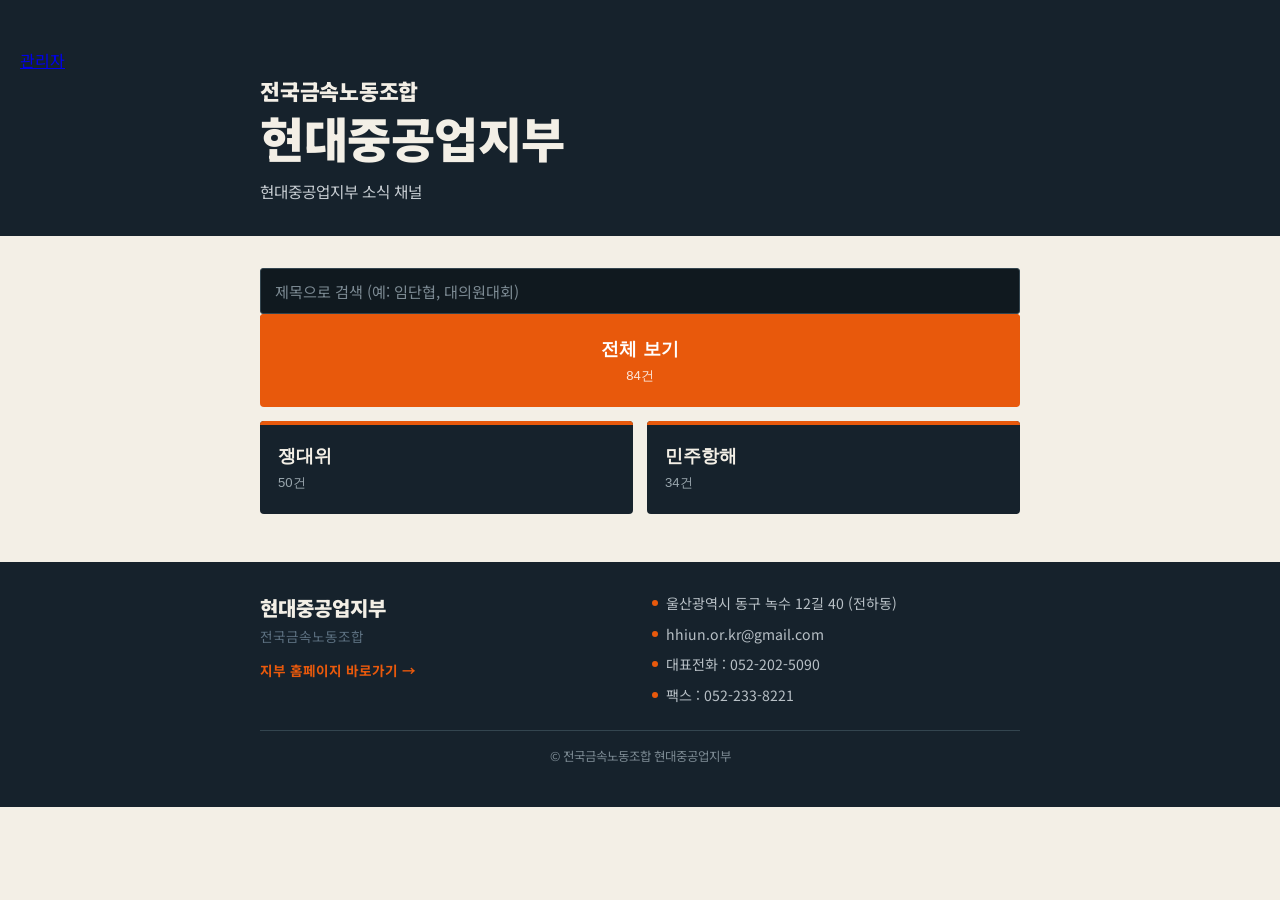
==== index.html @ cabdede5 "Update index.html" ====
<!DOCTYPE html>
<html lang="ko">
<head>
<meta charset="UTF-8">
<meta name="viewport" content="width=device-width, initial-scale=1, viewport-fit=cover">
<title>전국금속노동조합 현대중공업지부 · 간행물 아카이브</title>
<meta name="description" content="전국금속노동조합 현대중공업지부 공식 소식지 및 간행물 아카이브">
<meta name="theme-color" content="#16222C">
<link rel="manifest" href="manifest.json">
<link rel="apple-touch-icon" href="icons/apple-touch-icon.png">
<link rel="icon" href="icons/icon-192.png">
<link rel="preconnect" href="https://fonts.googleapis.com">
<link rel="preconnect" href="https://fonts.gstatic.com" crossorigin>
<link href="https://fonts.googleapis.com/css2?family=Noto+Sans+KR:wght@400;500;700;900&display=swap" rel="stylesheet">
<link rel="stylesheet" href="css/style.css">
</head>
<body>

<header class="site-header">
  <a href="admin.html" class="admin-link">관리자</a>
  <div class="header-inner">
    <div class="brand">
      <span class="brand-eyebrow">전국금속노동조합</span>
      <h1 class="brand-name">현대중공업지부</h1>
    </div>
    <p class="brand-sub">현대중공업지부 소식 채널</p>
  </div>
</header>

<main>
  <section class="home-view" id="homeView">
    <div class="home-inner">
      <label class="search-field home-search">
        <span class="visually-hidden">간행물 검색</span>
        <input type="search" id="homeSearchInput" placeholder="제목으로 검색 (예: 임단협, 대의원대회)">
      </label>
      <div class="cat-cards" id="catCards" role="group" aria-label="카테고리">
        <!-- 카테고리 카드는 JS에서 자동 생성됩니다 -->
      </div>
    </div>
  </section>

  <section class="list-view" id="listView" hidden>
    <section class="toolbar">
      <div class="toolbar-inner">
        <button type="button" class="back-btn" id="backBtn">← 카테고리</button>
        <h2 class="list-heading" id="listHeading"></h2>
        <label class="search-field">
          <span class="visually-hidden">간행물 검색</span>
          <input type="search" id="searchInput" placeholder="제목으로 검색 (예: 임단협, 대의원대회)">
        </label>
        <div class="year-filters" id="yearFilters" role="group" aria-label="연도 필터" hidden>
          <!-- 연도 버튼은 카테고리 선택 시 JS에서 자동 생성됩니다 -->
        </div>
      </div>
    </section>

    <section class="archive" aria-labelledby="archiveHeading">
      <div class="archive-inner">
        <h2 id="archiveHeading" class="visually-hidden">간행물 목록</h2>
        <div id="pubList" class="pub-list">
          <!-- 목록은 js/app.js가 data/publications.json을 읽어 채웁니다 -->
        </div>
        <p id="emptyState" class="empty-state" hidden>검색 조건에 맞는 간행물이 없습니다.</p>
      </div>
    </section>
  </section>

  <section class="install-banner" id="installBanner" hidden>
    <div class="install-inner">
      <p><strong>홈 화면에 추가</strong>하면 앱처럼 아이콘을 눌러 바로 열 수 있습니다.</p>
      <button id="installBtn" type="button">홈 화면에 추가</button>
    </div>
  </section>
</main>

<footer class="site-footer">
  <div class="footer-inner">
    <div class="footer-brand">
      <p class="footer-org">현대중공업지부</p>
      <p class="footer-org-sub">전국금속노동조합</p>
      <a class="footer-link" href="https://hhiun.or.kr" target="_blank" rel="noopener">지부 홈페이지 바로가기 →</a>
    </div>
    <div class="footer-contact">
      <p>울산광역시 동구 녹수 12길 40 (전하동)</p>
      <p>hhiun.or.kr@gmail.com</p>
      <p>대표전화 : 052-202-5090</p>
      <p>팩스 : 052-233-8221</p>
    </div>
  </div>
  <div class="footer-copy">© 전국금속노동조합 현대중공업지부</div>
</footer>

<div class="viewer" id="viewer" hidden role="dialog" aria-modal="true" aria-label="간행물 보기">
  <div class="viewer-top">
    <div class="viewer-title">
      <span id="viewerNo"></span>
      <span id="viewerTitle"></span>
    </div>
    <div class="viewer-actions">
      <a id="viewerDownload" href="#" download class="viewer-btn">원본 저장</a>
      <button id="viewerClose" type="button" class="viewer-btn viewer-close" aria-label="닫기">닫기 ✕</button>
    </div>
  </div>
  <div class="viewer-stage">
    <button id="viewerPrev" type="button" class="viewer-nav viewer-nav-prev" aria-label="이전 페이지">‹</button>
    <img id="viewerImage" alt="">
    <div id="viewerText" class="viewer-text" hidden></div>
    <button id="viewerNext" type="button" class="viewer-nav viewer-nav-next" aria-label="다음 페이지">›</button>
  </div>
  <div class="viewer-bottom">
    <span id="viewerPageCount"></span>
  </div>
</div>

<script src="js/app.js"></script>
</body>
</html>
---- css/style.css ----
:root {
  --navy: #16222C;
  --navy-2: #1F313E;
  --paper: #F3EFE6;
  --safety: #E8590C;
  --safety-dim: #C24C0D;
  --steel: #5C7080;
  --ink: #1C1C1C;
  --line: #D8D2C4;
  --line-dark: #33454F;
  --max-w: 760px;
}

* { box-sizing: border-box; }

html { -webkit-text-size-adjust: 100%; }

body {
  margin: 0;
  background: var(--paper);
  color: var(--ink);
  font-family: 'Noto Sans KR', -apple-system, BlinkMacSystemFont, sans-serif;
  line-height: 1.6;
}

.visually-hidden {
  position: absolute;
  width: 1px; height: 1px;
  overflow: hidden;
  clip: rect(0 0 0 0);
  white-space: nowrap;
}

/* ---------- Header ---------- */

.site-header {
  background: var(--navy);
  color: var(--paper);
  padding: 48px 20px 32px;
}

.header-inner {
  max-width: var(--max-w);
  margin: 0 auto;
}

.brand-eyebrow {
  display: block;
  font-size: 1.35rem;
  font-weight: 900;
  color: var(--paper);
  letter-spacing: -0.01em;
  margin-bottom: 2px;
}

.brand-name {
  margin: 0;
  font-size: clamp(2.1rem, 6vw, 3rem);
  font-weight: 900;
  letter-spacing: -0.01em;
  line-height: 1.15;
}

.brand-sub {
  margin: 14px 0 0;
  color: #C6CCD1;
  font-size: 0.98rem;
  max-width: 42ch;
}

/* ---------- Toolbar ---------- */

/* ---------- Home (category cards) ---------- */

.home-view {
  padding: 32px 20px 48px;
}

.home-inner {
  max-width: var(--max-w);
  margin: 0 auto;
}

.home-search {
  margin-bottom: 20px;
}

.home-search input {
  width: 100%;
  padding: 13px 16px;
  border: 1px solid var(--line);
  background: #fff;
  color: var(--ink);
  border-radius: 3px;
  font-family: inherit;
  font-size: 0.95rem;
}

.home-search input::placeholder { color: var(--steel); }

.home-search input:focus {
  outline: 2px solid var(--safety);
  outline-offset: 1px;
}

.cat-cards {
  display: grid;
  grid-template-columns: 1fr 1fr;
  gap: 14px;
}

.cat-card {
  display: block;
  width: 100%;
  text-align: left;
  background: var(--navy);
  color: var(--paper);
  border: none;
  border-radius: 4px;
  padding: 22px 18px;
  cursor: pointer;
  position: relative;
  overflow: hidden;
}

.cat-card::before {
  content: "";
  position: absolute;
  top: 0; left: 0;
  width: 100%; height: 4px;
  background: var(--safety);
}

.cat-card .cat-card-name {
  display: block;
  font-size: 1.15rem;
  font-weight: 900;
  margin-bottom: 6px;
}

.cat-card .cat-card-count {
  display: block;
  font-size: 0.82rem;
  color: #9AA7AE;
}

.cat-card:hover, .cat-card:focus-visible {
  outline: 2px solid var(--safety);
  outline-offset: 2px;
}

.cat-card.cat-card-all {
  grid-column: 1 / -1;
  background: var(--safety);
  color: #fff;
  text-align: center;
}
.cat-card.cat-card-all .cat-card-count { color: rgba(255,255,255,0.85); }

@media (max-width: 480px) {
  .cat-cards { grid-template-columns: 1fr; }
}

/* ---------- List view / toolbar ---------- */

.back-btn {
  background: transparent;
  border: none;
  color: var(--paper);
  font-family: inherit;
  font-size: 0.88rem;
  font-weight: 700;
  cursor: pointer;
  padding: 4px 0 0;
  flex: 0 0 100%;
  text-align: left;
  margin-bottom: 2px;
}

.list-heading {
  margin: 0;
  font-size: 1.1rem;
  font-weight: 900;
  color: var(--paper);
  flex: 1 1 auto;
}

.toolbar {
  background: var(--navy-2);
  padding: 18px 20px;
}

.toolbar-inner {
  max-width: var(--max-w);
  margin: 0 auto;
  display: flex;
  flex-wrap: wrap;
  gap: 12px;
  align-items: center;
}

.search-field { flex: 1 1 220px; }

.search-field input {
  width: 100%;
  padding: 11px 14px;
  border: 1px solid var(--line-dark);
  background: #10191F;
  color: var(--paper);
  border-radius: 3px;
  font-family: inherit;
  font-size: 0.95rem;
}

.search-field input::placeholder { color: #7C8A93; }

.search-field input:focus {
  outline: 2px solid var(--safety);
  outline-offset: 1px;
}

.cat-filters {
  display: flex;
  gap: 8px;
  flex-wrap: wrap;
}

.cat-filters button {
  padding: 9px 14px;
  border-radius: 3px;
  border: 1px solid var(--line-dark);
  background: transparent;
  color: #C6CCD1;
  font-family: inherit;
  font-size: 0.88rem;
  cursor: pointer;
}

.cat-filters button[aria-pressed="true"] {
  background: var(--safety);
  border-color: var(--safety);
  color: #16222C;
  font-weight: 700;
}

.year-filters {
  display: flex;
  gap: 6px;
  flex-wrap: wrap;
  margin-top: 10px;
}

.year-filters[hidden] {
  display: none;
}

.year-filters button {
  padding: 6px 11px;
  border-radius: 3px;
  border: 1px solid var(--line-dark);
  background: transparent;
  color: #9AA7AE;
  font-family: inherit;
  font-size: 0.8rem;
  cursor: pointer;
}

.year-filters button[aria-pressed="true"] {
  background: var(--navy);
  border-color: var(--safety);
  color: var(--safety);
  font-weight: 700;
}

/* ---------- Archive list ---------- */

.archive { padding: 8px 20px 40px; }

.archive-inner {
  max-width: var(--max-w);
  margin: 0 auto;
}

.pub-list {
  border-top: 1px solid var(--line);
}

.pub-item {
  display: grid;
  grid-template-columns: 72px 1fr auto;
  gap: 18px;
  align-items: start;
  width: 100%;
  padding: 22px 4px;
  border: none;
  border-bottom: 1px solid var(--line);
  background: transparent;
  text-decoration: none;
  color: inherit;
  font-family: inherit;
  text-align: left;
  cursor: pointer;
}

.pub-no {
  font-weight: 900;
  font-size: 1.05rem;
  color: var(--safety-dim);
  padding-top: 2px;
}

.pub-no::before { content: attr(data-prefix); font-weight: 500; color: var(--steel); font-size: 0.75rem; display: block; }

.pub-body h3 {
  margin: 0 0 6px;
  font-size: 1.08rem;
  font-weight: 700;
  line-height: 1.4;
}

.pub-meta {
  font-size: 0.82rem;
  color: var(--steel);
  margin: 0 0 8px;
}

.pub-summary {
  margin: 0;
  font-size: 0.93rem;
  color: #3A3A3A;
}

.pub-dl {
  align-self: center;
  white-space: nowrap;
  font-size: 0.85rem;
  font-weight: 700;
  color: var(--navy);
  border: 1px solid var(--ink);
  padding: 8px 12px;
  border-radius: 3px;
}

.pub-item:hover .pub-dl,
.pub-item:focus-visible .pub-dl {
  background: var(--safety);
  border-color: var(--safety);
  color: #fff;
}

.pub-item:focus-visible {
  outline: 2px solid var(--safety);
  outline-offset: 2px;
}

.empty-state {
  padding: 40px 4px;
  color: var(--steel);
  text-align: center;
}

/* ---------- Install banner ---------- */

.install-banner {
  background: #E9E2D0;
  border-top: 1px solid var(--line);
  border-bottom: 1px solid var(--line);
}

.install-inner {
  max-width: var(--max-w);
  margin: 0 auto;
  padding: 16px 20px;
  display: flex;
  justify-content: space-between;
  align-items: center;
  gap: 12px;
  flex-wrap: wrap;
}

.install-inner p { margin: 0; font-size: 0.92rem; }

.install-inner button {
  background: var(--safety);
  color: #fff;
  border: none;
  padding: 10px 16px;
  border-radius: 3px;
  font-family: inherit;
  font-weight: 700;
  font-size: 0.9rem;
  cursor: pointer;
}

/* ---------- Footer ---------- */

.site-footer {
  background: var(--navy);
  color: #9AA7AE;
  padding: 30px 20px 40px;
}

.footer-inner {
  max-width: var(--max-w);
  margin: 0 auto;
  display: grid;
  grid-template-columns: 1fr 1fr;
  gap: 24px;
  padding-bottom: 24px;
  border-bottom: 1px solid var(--line-dark);
}

.footer-org {
  margin: 0;
  font-size: 1.25rem;
  font-weight: 900;
  color: var(--paper);
}

.footer-org-sub {
  margin: 2px 0 0;
  font-size: 0.85rem;
  color: var(--steel);
}

.footer-link {
  display: inline-block;
  margin-top: 12px;
  color: var(--safety);
  font-size: 0.85rem;
  font-weight: 700;
  text-decoration: none;
}

.footer-link:hover {
  text-decoration: underline;
}

.footer-contact p {
  margin: 0 0 8px;
  padding-left: 14px;
  position: relative;
  font-size: 0.88rem;
  color: #B8C0C6;
}

.footer-contact p::before {
  content: "";
  position: absolute;
  left: 0;
  top: 0.55em;
  width: 6px;
  height: 6px;
  background: var(--safety);
  border-radius: 50%;
}

.footer-contact p:last-child { margin-bottom: 0; }

.footer-copy {
  max-width: var(--max-w);
  margin: 0 auto;
  padding-top: 16px;
  font-size: 0.78rem;
  color: #7C8A93;
  text-align: center;
}

@media (max-width: 560px) {
  .footer-inner {
    grid-template-columns: 1fr;
  }
}

/* ---------- Mobile ---------- */

@media (max-width: 480px) {
  .pub-item {
    grid-template-columns: 56px 1fr;
  }
  .pub-dl {
    grid-column: 1 / -1;
    justify-self: start;
  }
}

@media (prefers-reduced-motion: reduce) {
  * { transition: none !important; }
}

/* ---------- Viewer (lightbox) ---------- */

.viewer {
  position: fixed;
  inset: 0;
  z-index: 100;
  background: rgba(10, 15, 19, 0.96);
  display: flex;
  flex-direction: column;
  color: var(--paper);
}

.viewer[hidden] {
  display: none;
}

.viewer-top {
  display: flex;
  justify-content: space-between;
  align-items: center;
  gap: 12px;
  padding: 14px 16px;
  border-bottom: 1px solid var(--line-dark);
  flex-wrap: wrap;
}

.viewer-title {
  display: flex;
  align-items: baseline;
  gap: 10px;
  min-width: 0;
}

.viewer-title #viewerNo {
  color: var(--safety);
  font-weight: 900;
  flex-shrink: 0;
}

.viewer-title #viewerTitle {
  font-size: 0.95rem;
  font-weight: 700;
  overflow: hidden;
  text-overflow: ellipsis;
  white-space: nowrap;
}

.viewer-actions {
  display: flex;
  gap: 8px;
  flex-shrink: 0;
}

.viewer-btn {
  padding: 8px 14px;
  border-radius: 3px;
  border: 1px solid var(--line-dark);
  background: transparent;
  color: var(--paper);
  font-family: inherit;
  font-size: 0.85rem;
  font-weight: 700;
  text-decoration: none;
  cursor: pointer;
}

.viewer-close {
  border-color: var(--safety);
  color: var(--safety);
}

.viewer-stage {
  flex: 1;
  display: flex;
  align-items: center;
  justify-content: center;
  position: relative;
  padding: 12px;
  min-height: 0;
}

.viewer-stage img {
  max-width: 100%;
  max-height: 100%;
  object-fit: contain;
  box-shadow: 0 0 0 1px var(--line-dark);
}

.viewer-text {
  width: 100%;
  max-width: 640px;
  max-height: 100%;
  overflow-y: auto;
  background: var(--paper);
  color: var(--ink);
  padding: 28px 24px;
  border-radius: 4px;
  white-space: pre-wrap;
  line-height: 1.85;
  font-size: 0.95rem;
}

.viewer-nav {
  position: absolute;
  top: 50%;
  transform: translateY(-50%);
  background: rgba(22, 34, 44, 0.85);
  color: var(--paper);
  border: 1px solid var(--line-dark);
  width: 44px;
  height: 44px;
  border-radius: 50%;
  font-size: 1.6rem;
  line-height: 1;
  cursor: pointer;
}

.viewer-nav:disabled { opacity: 0.3; cursor: default; }

.viewer-nav-prev { left: 12px; }
.viewer-nav-next { right: 12px; }

.viewer-bottom {
  text-align: center;
  padding: 12px;
  font-size: 0.85rem;
  color: #9AA7AE;
  border-top: 1px solid var(--line-dark);
}

@media (max-width: 480px) {
  .viewer-title #viewerTitle { max-width: 46vw; }
  .viewer-nav { width: 38px; height: 38px; font-size: 1.3rem; }
}
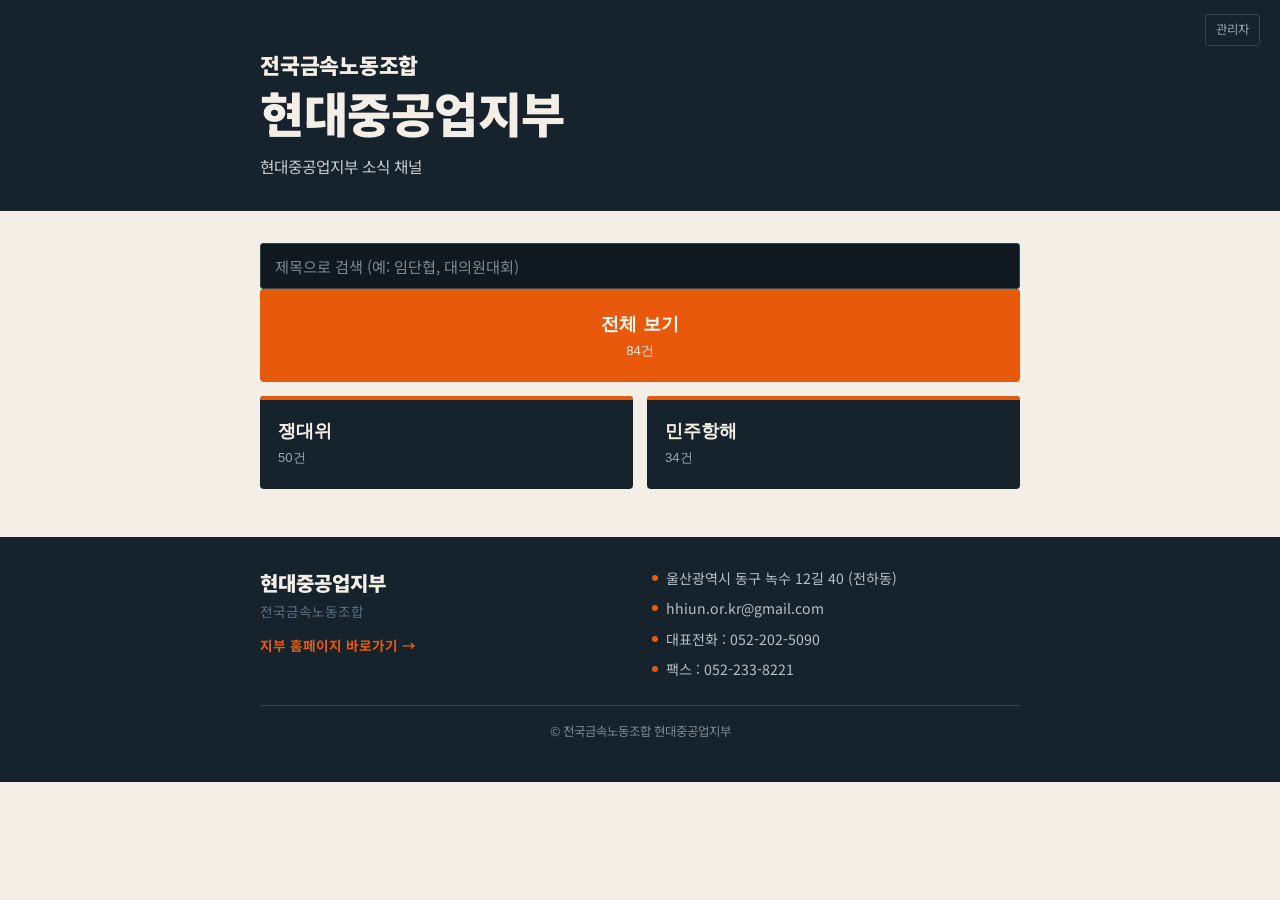
==== commit acc76246: "Add files via upload" ====
--- a/index.html
+++ b/index.html
@@ -17,13 +17,15 @@
 <body>
 
 <header class="site-header">
-  <a href="admin.html" class="admin-link">관리자</a>
   <div class="header-inner">
     <div class="brand">
       <span class="brand-eyebrow">전국금속노동조합</span>
       <h1 class="brand-name">현대중공업지부</h1>
     </div>
-    <p class="brand-sub">현대중공업지부 소식 채널</p>
+    <div class="brand-sub-row">
+      <p class="brand-sub">현대중공업지부 소식 채널</p>
+      <a href="admin.html" class="admin-link">관리자</a>
+    </div>
   </div>
 </header>
 
--- a/css/style.css
+++ b/css/style.css
@@ -37,6 +37,23 @@
   background: var(--navy);
   color: var(--paper);
   padding: 48px 20px 32px;
+}
+
+.admin-link {
+  position: absolute;
+  top: 14px;
+  right: 20px;
+  color: #9AA7AE;
+  font-size: 0.78rem;
+  text-decoration: none;
+  border: 1px solid var(--line-dark);
+  padding: 5px 10px;
+  border-radius: 3px;
+}
+
+.admin-link:hover {
+  color: var(--safety);
+  border-color: var(--safety);
 }
 
 .header-inner {
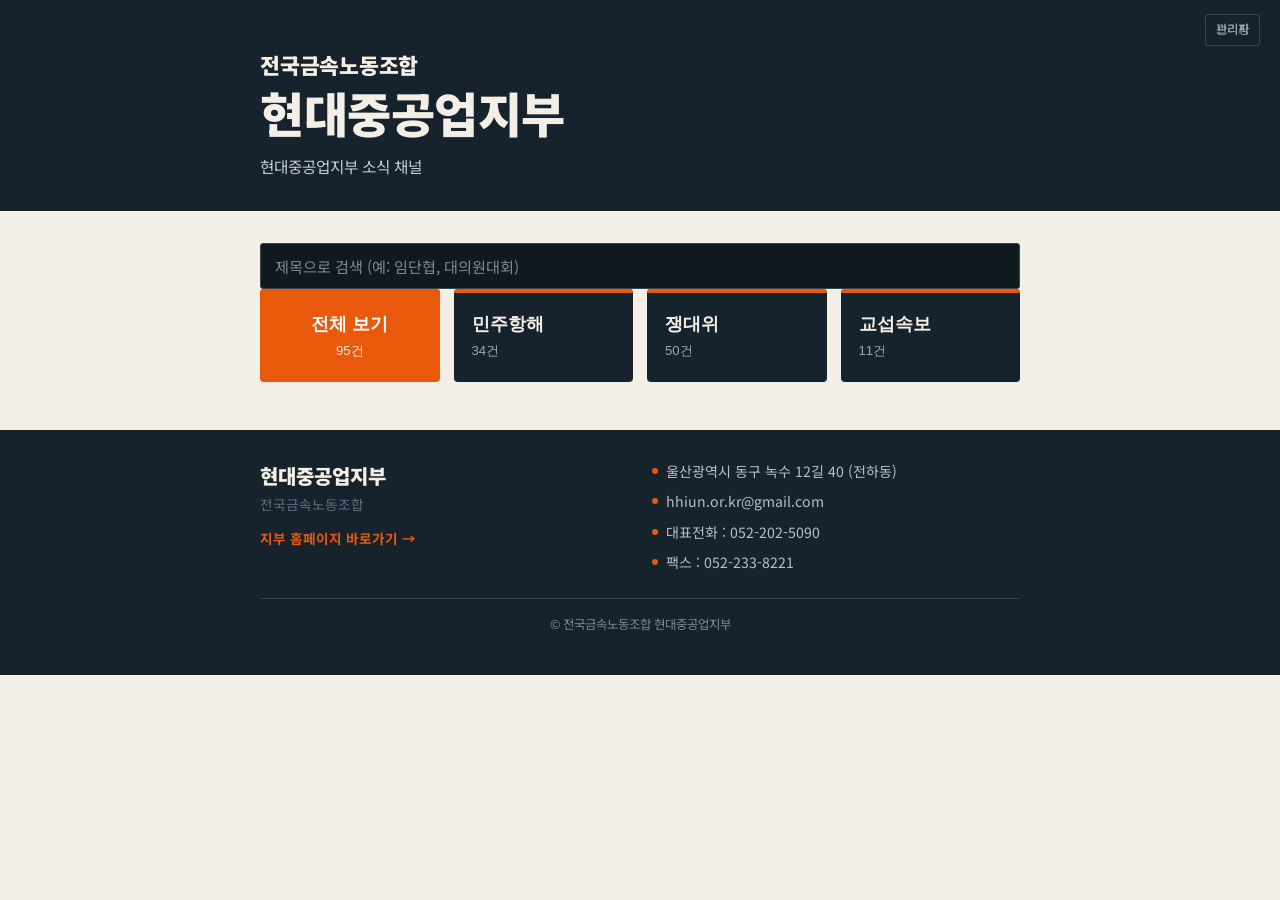
==== commit ee0c0642: "Update index.html" ====
--- a/index.html
+++ b/index.html
@@ -22,11 +22,13 @@
       <span class="brand-eyebrow">전국금속노동조합</span>
       <h1 class="brand-name">현대중공업지부</h1>
     </div>
-    <div class="brand-sub-row">
-      <p class="brand-sub">현대중공업지부 소식 채널</p>
-      <a href="admin.html" class="admin-link">관리자</a>
-    </div>
+<div class="brand-sub-row">
+  <p class="brand-sub">현대중공업지부 소식 채널</p>
+  <div class="header-links">
+    <a href="brief.html" class="admin-link admin-link-accent">브리핑</a>
+    <a href="admin.html" class="admin-link">관리자</a>
   </div>
+</div>
 </header>
 
 <main>
--- a/css/style.css
+++ b/css/style.css
@@ -122,7 +122,7 @@
 
 .cat-cards {
   display: grid;
-  grid-template-columns: 1fr 1fr;
+  grid-template-columns: repeat(4, 1fr);
   gap: 14px;
 }
 
@@ -167,10 +167,18 @@
 }
 
 .cat-card.cat-card-all {
-  grid-column: 1 / -1;
   background: var(--safety);
   color: #fff;
   text-align: center;
+}
+.cat-card.cat-card-all .cat-card-count { color: rgba(255,255,255,0.85); }
+
+@media (max-width: 700px) {
+  .cat-cards { grid-template-columns: 1fr 1fr; }
+}
+
+@media (max-width: 480px) {
+  .cat-cards { grid-template-columns: 1fr; }
 }
 .cat-card.cat-card-all .cat-card-count { color: rgba(255,255,255,0.85); }
 
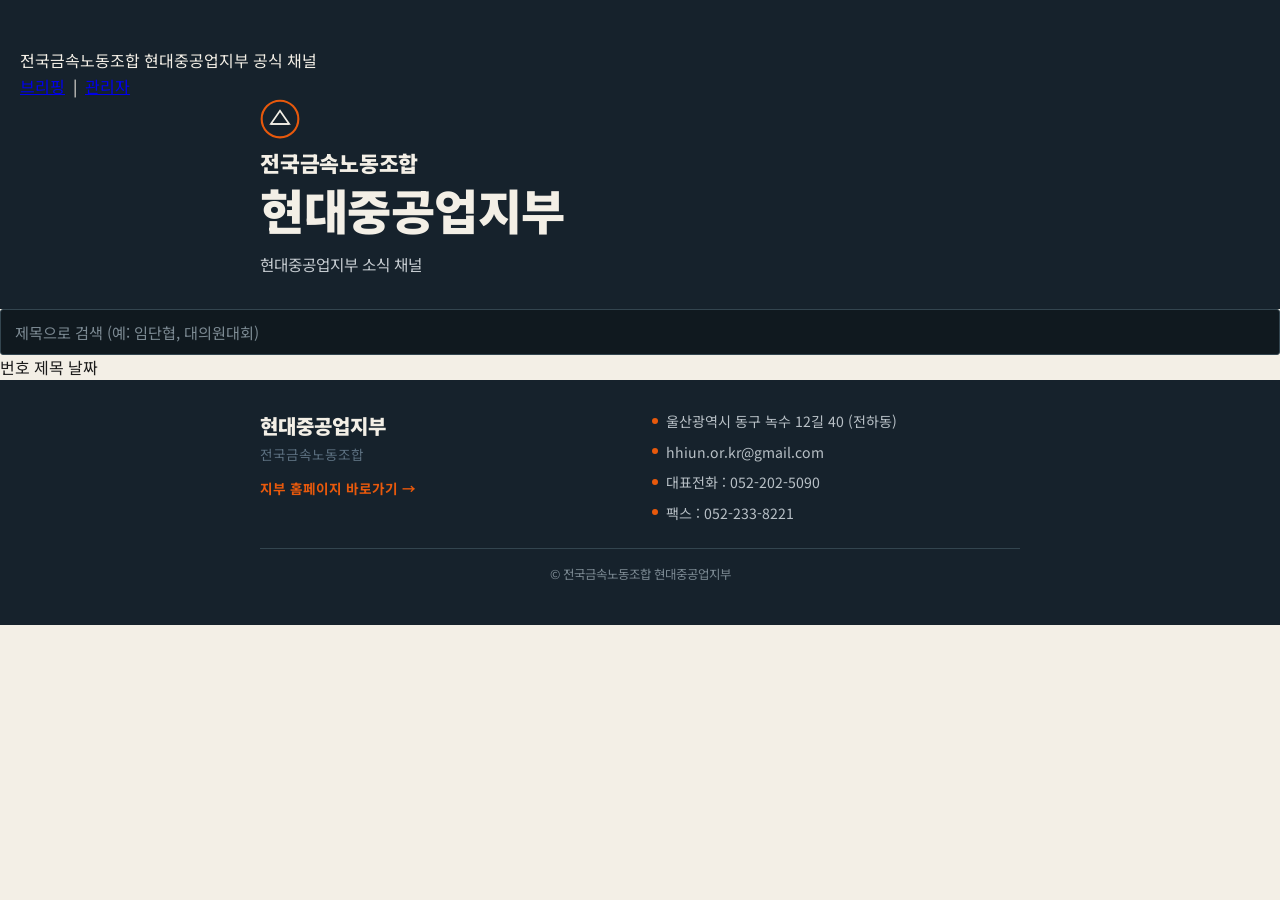
==== commit 1215ba13: "Update index.html" ====
--- a/index.html
+++ b/index.html
@@ -17,62 +17,61 @@
 <body>
 
 <header class="site-header">
+  <div class="header-utility">
+    <div class="header-utility-inner">
+      <span class="org-tag">전국금속노동조합 현대중공업지부 공식 채널</span>
+      <div class="header-links">
+        <a href="brief.html">브리핑</a>
+        <span aria-hidden="true">|</span>
+        <a href="admin.html">관리자</a>
+      </div>
+    </div>
+  </div>
   <div class="header-inner">
+    <div class="brand-mark" aria-hidden="true">
+      <svg viewBox="0 0 48 48" width="40" height="40">
+        <circle cx="24" cy="24" r="22" fill="none" stroke="#E8590C" stroke-width="2.5"/>
+        <path d="M13 30 L24 14 L35 30 Z" fill="none" stroke="#F3EFE6" stroke-width="2"/>
+        <line x1="13" y1="30" x2="35" y2="30" stroke="#F3EFE6" stroke-width="2"/>
+      </svg>
+    </div>
     <div class="brand">
       <span class="brand-eyebrow">전국금속노동조합</span>
       <h1 class="brand-name">현대중공업지부</h1>
+      <p class="brand-sub">현대중공업지부 소식 채널</p>
     </div>
-<div class="brand-sub-row">
-  <p class="brand-sub">현대중공업지부 소식 채널</p>
-  <div class="header-links">
-    <a href="brief.html" class="admin-link admin-link-accent">브리핑</a>
-    <a href="admin.html" class="admin-link">관리자</a>
   </div>
-</div>
 </header>
 
 <main>
-  <section class="home-view" id="homeView">
-    <div class="home-inner">
-      <label class="search-field home-search">
+  <nav class="board-tabs" id="boardTabs" role="tablist" aria-label="카테고리"></nav>
+
+  <section class="board-toolbar">
+    <div class="board-toolbar-inner">
+      <label class="search-field">
         <span class="visually-hidden">간행물 검색</span>
-        <input type="search" id="homeSearchInput" placeholder="제목으로 검색 (예: 임단협, 대의원대회)">
+        <input type="search" id="searchInput" placeholder="제목으로 검색 (예: 임단협, 대의원대회)">
       </label>
-      <div class="cat-cards" id="catCards" role="group" aria-label="카테고리">
-        <!-- 카테고리 카드는 JS에서 자동 생성됩니다 -->
-      </div>
+      <div class="year-filters" id="yearFilters" role="group" aria-label="연도 필터" hidden></div>
     </div>
   </section>
 
-  <section class="list-view" id="listView" hidden>
-    <section class="toolbar">
-      <div class="toolbar-inner">
-        <button type="button" class="back-btn" id="backBtn">← 카테고리</button>
-        <h2 class="list-heading" id="listHeading"></h2>
-        <label class="search-field">
-          <span class="visually-hidden">간행물 검색</span>
-          <input type="search" id="searchInput" placeholder="제목으로 검색 (예: 임단협, 대의원대회)">
-        </label>
-        <div class="year-filters" id="yearFilters" role="group" aria-label="연도 필터" hidden>
-          <!-- 연도 버튼은 카테고리 선택 시 JS에서 자동 생성됩니다 -->
-        </div>
+  <section class="board" aria-labelledby="boardHeading">
+    <div class="board-inner">
+      <h2 id="boardHeading" class="visually-hidden">간행물 목록</h2>
+      <div class="board-head-row" aria-hidden="true">
+        <span class="col-no">번호</span>
+        <span class="col-title">제목</span>
+        <span class="col-date">날짜</span>
       </div>
-    </section>
-
-    <section class="archive" aria-labelledby="archiveHeading">
-      <div class="archive-inner">
-        <h2 id="archiveHeading" class="visually-hidden">간행물 목록</h2>
-        <div id="pubList" class="pub-list">
-          <!-- 목록은 js/app.js가 data/publications.json을 읽어 채웁니다 -->
-        </div>
-        <p id="emptyState" class="empty-state" hidden>검색 조건에 맞는 간행물이 없습니다.</p>
-      </div>
-    </section>
+      <div id="pubList" class="board-list"></div>
+      <p id="emptyState" class="empty-state" hidden>검색 조건에 맞는 간행물이 없습니다.</p>
+    </div>
   </section>
 
   <section class="install-banner" id="installBanner" hidden>
     <div class="install-inner">
-      <p><strong>홈 화면에 추가</strong>하면 앱처럼 아이콘을 눌러 바로 열 수 있습니다.</p>
+      <p id="installText"><strong>홈 화면에 추가</strong>하면 앱처럼 아이콘을 눌러 바로 열 수 있습니다.</p>
       <button id="installBtn" type="button">홈 화면에 추가</button>
     </div>
   </section>
--- a/css/style.css
+++ b/css/style.css
@@ -40,15 +40,15 @@
 }
 
 .admin-link {
-  position: absolute;
-  top: 14px;
-  right: 20px;
-  color: #9AA7AE;
+  color: #C6CCD1;
   font-size: 0.78rem;
+  font-weight: 700;
   text-decoration: none;
   border: 1px solid var(--line-dark);
   padding: 5px 10px;
   border-radius: 3px;
+  white-space: nowrap;
+  flex-shrink: 0;
 }
 
 .admin-link:hover {
@@ -59,6 +59,21 @@
 .header-inner {
   max-width: var(--max-w);
   margin: 0 auto;
+}
+
+.header-links {
+  display: flex;
+  gap: 8px;
+  flex-shrink: 0;
+}
+
+.admin-link-accent {
+  color: var(--safety);
+  border-color: var(--safety);
+}
+.admin-link-accent:hover {
+  color: #fff;
+  background: var(--safety);
 }
 
 .brand-eyebrow {
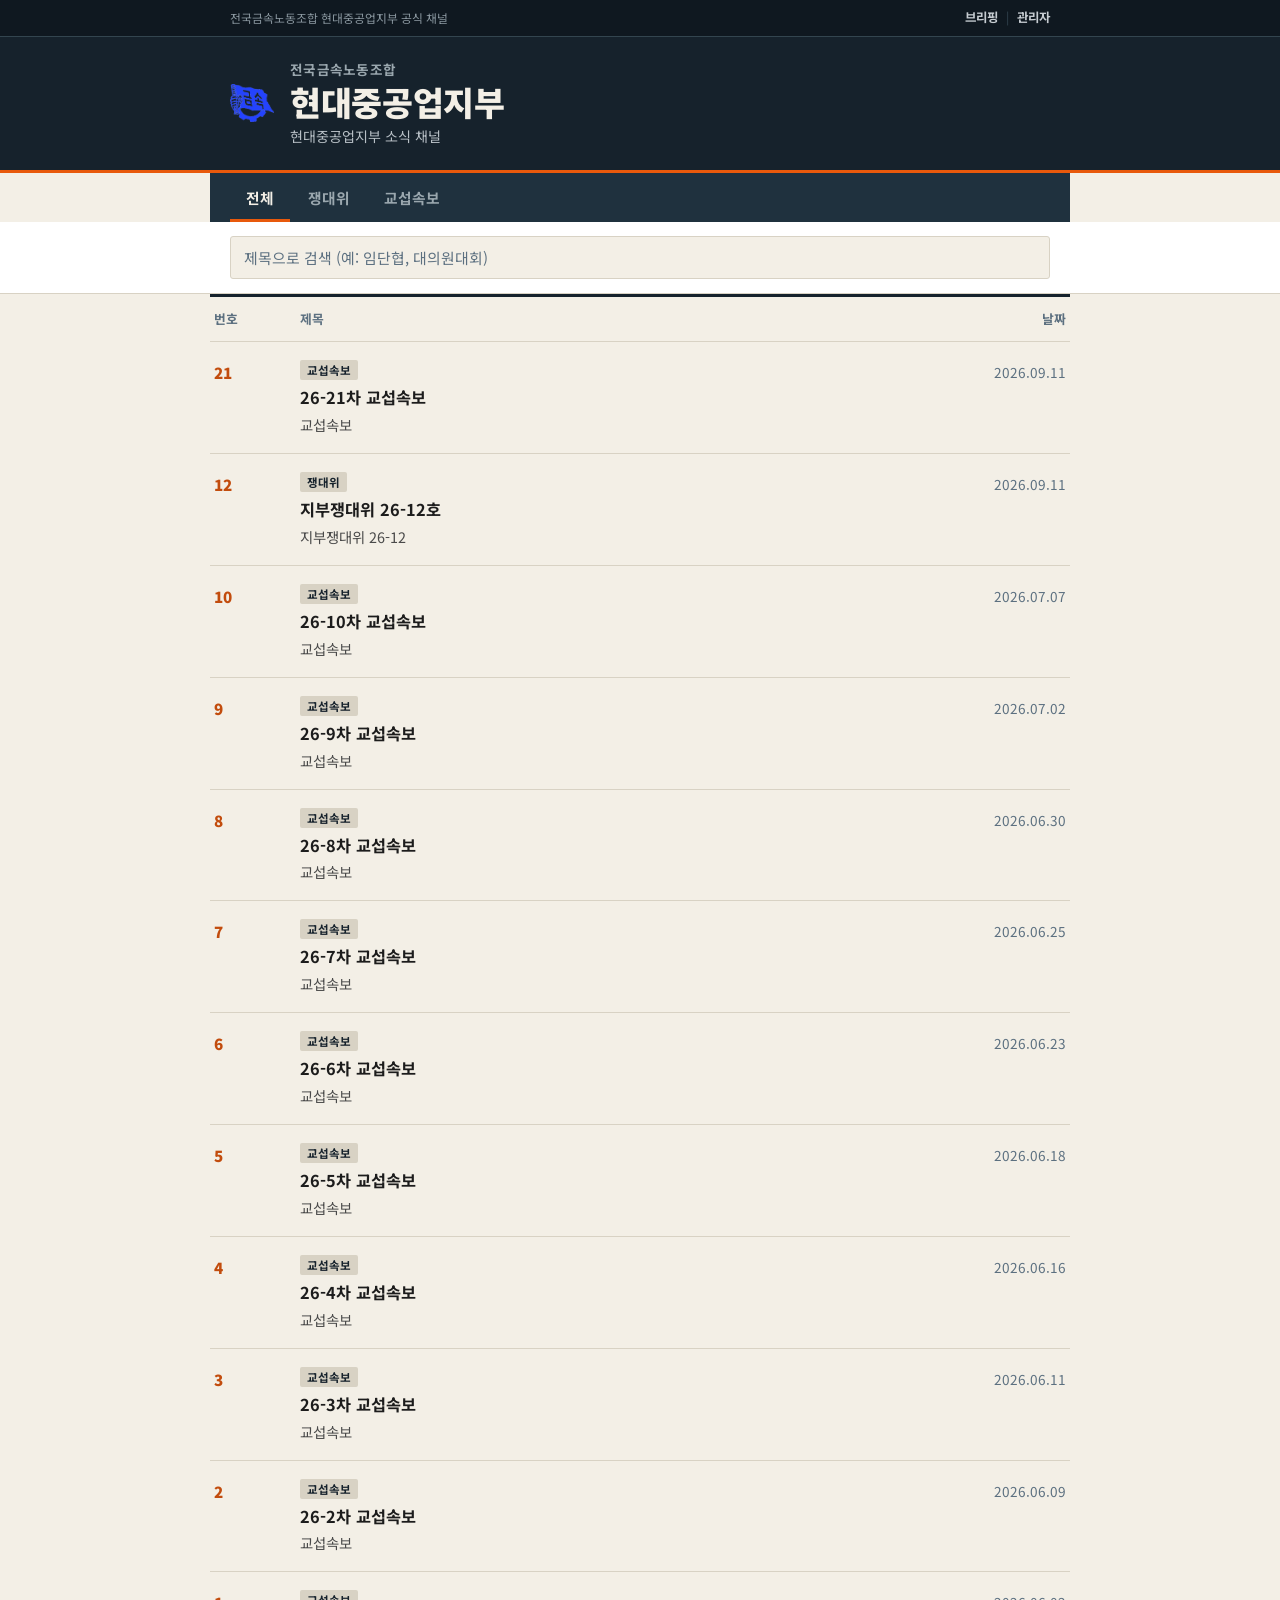
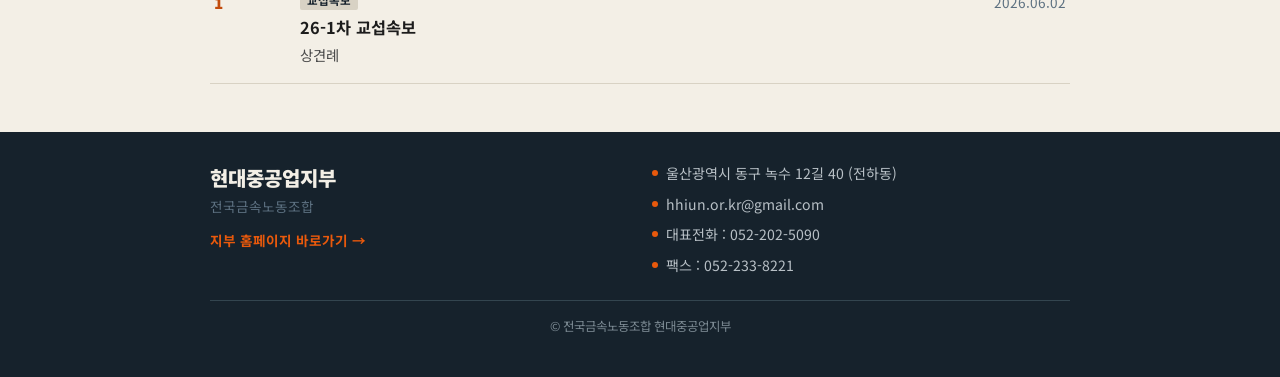
==== commit c7edd505: "Update index.html" ====
--- a/index.html
+++ b/index.html
@@ -28,13 +28,9 @@
     </div>
   </div>
   <div class="header-inner">
-    <div class="brand-mark" aria-hidden="true">
-      <svg viewBox="0 0 48 48" width="40" height="40">
-        <circle cx="24" cy="24" r="22" fill="none" stroke="#E8590C" stroke-width="2.5"/>
-        <path d="M13 30 L24 14 L35 30 Z" fill="none" stroke="#F3EFE6" stroke-width="2"/>
-        <line x1="13" y1="30" x2="35" y2="30" stroke="#F3EFE6" stroke-width="2"/>
-      </svg>
-    </div>
+<div class="brand-mark" aria-hidden="true">
+  <img src="icons/metal-union-logo.png" alt="" width="44" height="38">
+</div>
     <div class="brand">
       <span class="brand-eyebrow">전국금속노동조합</span>
       <h1 class="brand-name">현대중공업지부</h1>
--- a/css/style.css
+++ b/css/style.css
@@ -8,7 +8,7 @@
   --ink: #1C1C1C;
   --line: #D8D2C4;
   --line-dark: #33454F;
-  --max-w: 760px;
+  --max-w: 860px;
 }
 
 * { box-sizing: border-box; }
@@ -33,273 +33,165 @@
 
 /* ---------- Header ---------- */
 
+.header-utility {
+  background: #0F1820;
+  border-bottom: 1px solid var(--line-dark);
+}
+.header-utility-inner {
+  max-width: var(--max-w);
+  margin: 0 auto;
+  padding: 8px 20px;
+  display: flex;
+  justify-content: space-between;
+  align-items: center;
+  gap: 12px;
+}
+.org-tag {
+  font-size: 0.74rem;
+  color: #8B98A0;
+  white-space: nowrap;
+  overflow: hidden;
+  text-overflow: ellipsis;
+}
+.header-links {
+  display: flex;
+  align-items: center;
+  gap: 8px;
+  flex-shrink: 0;
+  font-size: 0.78rem;
+}
+.header-links a {
+  color: #C6CCD1;
+  text-decoration: none;
+  font-weight: 700;
+}
+.header-links a:hover { color: var(--safety); }
+.header-links span { color: var(--line-dark); }
+
 .site-header {
   background: var(--navy);
   color: var(--paper);
-  padding: 48px 20px 32px;
-}
-
-.admin-link {
-  color: #C6CCD1;
-  font-size: 0.78rem;
-  font-weight: 700;
-  text-decoration: none;
-  border: 1px solid var(--line-dark);
-  padding: 5px 10px;
-  border-radius: 3px;
-  white-space: nowrap;
+  border-bottom: 3px solid var(--safety);
+}
+
+.header-inner {
+  max-width: var(--max-w);
+  margin: 0 auto;
+  padding: 22px 20px;
+  display: flex;
+  align-items: center;
+  gap: 16px;
+}
+
+.brand-mark {
   flex-shrink: 0;
-}
-
-.admin-link:hover {
-  color: var(--safety);
-  border-color: var(--safety);
-}
-
-.header-inner {
-  max-width: var(--max-w);
-  margin: 0 auto;
-}
-
-.header-links {
-  display: flex;
-  gap: 8px;
-  flex-shrink: 0;
-}
-
-.admin-link-accent {
-  color: var(--safety);
-  border-color: var(--safety);
-}
-.admin-link-accent:hover {
-  color: #fff;
-  background: var(--safety);
+  display: flex;
 }
 
 .brand-eyebrow {
   display: block;
-  font-size: 1.35rem;
-  font-weight: 900;
-  color: var(--paper);
-  letter-spacing: -0.01em;
+  font-size: 0.85rem;
+  font-weight: 700;
+  color: #9AA7AE;
+  letter-spacing: 0.02em;
   margin-bottom: 2px;
 }
 
 .brand-name {
   margin: 0;
-  font-size: clamp(2.1rem, 6vw, 3rem);
+  font-size: clamp(1.6rem, 4.5vw, 2.1rem);
   font-weight: 900;
   letter-spacing: -0.01em;
   line-height: 1.15;
 }
 
 .brand-sub {
-  margin: 14px 0 0;
-  color: #C6CCD1;
-  font-size: 0.98rem;
-  max-width: 42ch;
+  margin: 4px 0 0;
+  color: #B8C0C6;
+  font-size: 0.88rem;
+}
+
+/* ---------- Board tabs (official GNB style) ---------- */
+
+.board-tabs {
+  background: var(--navy-2);
+  display: flex;
+  gap: 2px;
+  max-width: var(--max-w);
+  margin: 0 auto;
+  padding: 0 20px;
+  overflow-x: auto;
+}
+
+.board-tabs button {
+  background: transparent;
+  border: none;
+  border-bottom: 3px solid transparent;
+  color: #9AA7AE;
+  font-family: inherit;
+  font-size: 0.92rem;
+  font-weight: 700;
+  padding: 14px 16px 11px;
+  cursor: pointer;
+  white-space: nowrap;
+}
+
+.board-tabs button[aria-selected="true"] {
+  color: var(--paper);
+  border-bottom-color: var(--safety);
 }
 
 /* ---------- Toolbar ---------- */
 
-/* ---------- Home (category cards) ---------- */
-
-.home-view {
-  padding: 32px 20px 48px;
-}
-
-.home-inner {
-  max-width: var(--max-w);
-  margin: 0 auto;
-}
-
-.home-search {
-  margin-bottom: 20px;
-}
-
-.home-search input {
+.board-toolbar {
+  background: #fff;
+  border-bottom: 1px solid var(--line);
+}
+
+.board-toolbar-inner {
+  max-width: var(--max-w);
+  margin: 0 auto;
+  padding: 14px 20px;
+  display: flex;
+  flex-wrap: wrap;
+  gap: 10px;
+  align-items: center;
+}
+
+.search-field { flex: 1 1 220px; }
+
+.search-field input {
   width: 100%;
-  padding: 13px 16px;
+  padding: 10px 13px;
   border: 1px solid var(--line);
-  background: #fff;
+  background: var(--paper);
   color: var(--ink);
   border-radius: 3px;
   font-family: inherit;
-  font-size: 0.95rem;
-}
-
-.home-search input::placeholder { color: var(--steel); }
-
-.home-search input:focus {
-  outline: 2px solid var(--safety);
-  outline-offset: 1px;
-}
-
-.cat-cards {
-  display: grid;
-  grid-template-columns: repeat(4, 1fr);
-  gap: 14px;
-}
-
-.cat-card {
-  display: block;
-  width: 100%;
-  text-align: left;
-  background: var(--navy);
-  color: var(--paper);
-  border: none;
-  border-radius: 4px;
-  padding: 22px 18px;
-  cursor: pointer;
-  position: relative;
-  overflow: hidden;
-}
-
-.cat-card::before {
-  content: "";
-  position: absolute;
-  top: 0; left: 0;
-  width: 100%; height: 4px;
-  background: var(--safety);
-}
-
-.cat-card .cat-card-name {
-  display: block;
-  font-size: 1.15rem;
-  font-weight: 900;
-  margin-bottom: 6px;
-}
-
-.cat-card .cat-card-count {
-  display: block;
-  font-size: 0.82rem;
-  color: #9AA7AE;
-}
-
-.cat-card:hover, .cat-card:focus-visible {
-  outline: 2px solid var(--safety);
-  outline-offset: 2px;
-}
-
-.cat-card.cat-card-all {
-  background: var(--safety);
-  color: #fff;
-  text-align: center;
-}
-.cat-card.cat-card-all .cat-card-count { color: rgba(255,255,255,0.85); }
-
-@media (max-width: 700px) {
-  .cat-cards { grid-template-columns: 1fr 1fr; }
-}
-
-@media (max-width: 480px) {
-  .cat-cards { grid-template-columns: 1fr; }
-}
-.cat-card.cat-card-all .cat-card-count { color: rgba(255,255,255,0.85); }
-
-@media (max-width: 480px) {
-  .cat-cards { grid-template-columns: 1fr; }
-}
-
-/* ---------- List view / toolbar ---------- */
-
-.back-btn {
-  background: transparent;
-  border: none;
-  color: var(--paper);
-  font-family: inherit;
-  font-size: 0.88rem;
-  font-weight: 700;
-  cursor: pointer;
-  padding: 4px 0 0;
-  flex: 0 0 100%;
-  text-align: left;
-  margin-bottom: 2px;
-}
-
-.list-heading {
-  margin: 0;
-  font-size: 1.1rem;
-  font-weight: 900;
-  color: var(--paper);
-  flex: 1 1 auto;
-}
-
-.toolbar {
-  background: var(--navy-2);
-  padding: 18px 20px;
-}
-
-.toolbar-inner {
-  max-width: var(--max-w);
-  margin: 0 auto;
-  display: flex;
-  flex-wrap: wrap;
-  gap: 12px;
-  align-items: center;
-}
-
-.search-field { flex: 1 1 220px; }
-
-.search-field input {
-  width: 100%;
-  padding: 11px 14px;
-  border: 1px solid var(--line-dark);
-  background: #10191F;
-  color: var(--paper);
-  border-radius: 3px;
-  font-family: inherit;
-  font-size: 0.95rem;
-}
-
-.search-field input::placeholder { color: #7C8A93; }
+  font-size: 0.93rem;
+}
+
+.search-field input::placeholder { color: var(--steel); }
 
 .search-field input:focus {
   outline: 2px solid var(--safety);
   outline-offset: 1px;
 }
 
-.cat-filters {
-  display: flex;
-  gap: 8px;
-  flex-wrap: wrap;
-}
-
-.cat-filters button {
-  padding: 9px 14px;
-  border-radius: 3px;
-  border: 1px solid var(--line-dark);
-  background: transparent;
-  color: #C6CCD1;
-  font-family: inherit;
-  font-size: 0.88rem;
-  cursor: pointer;
-}
-
-.cat-filters button[aria-pressed="true"] {
-  background: var(--safety);
-  border-color: var(--safety);
-  color: #16222C;
-  font-weight: 700;
-}
-
 .year-filters {
   display: flex;
   gap: 6px;
   flex-wrap: wrap;
-  margin-top: 10px;
-}
-
-.year-filters[hidden] {
-  display: none;
-}
+}
+
+.year-filters[hidden] { display: none; }
 
 .year-filters button {
-  padding: 6px 11px;
+  padding: 7px 12px;
   border-radius: 3px;
-  border: 1px solid var(--line-dark);
-  background: transparent;
-  color: #9AA7AE;
+  border: 1px solid var(--line);
+  background: #fff;
+  color: var(--steel);
   font-family: inherit;
   font-size: 0.8rem;
   cursor: pointer;
@@ -307,31 +199,43 @@
 
 .year-filters button[aria-pressed="true"] {
   background: var(--navy);
-  border-color: var(--safety);
-  color: var(--safety);
-  font-weight: 700;
-}
-
-/* ---------- Archive list ---------- */
-
-.archive { padding: 8px 20px 40px; }
-
-.archive-inner {
-  max-width: var(--max-w);
-  margin: 0 auto;
-}
-
-.pub-list {
-  border-top: 1px solid var(--line);
-}
-
-.pub-item {
+  border-color: var(--navy);
+  color: var(--paper);
+  font-weight: 700;
+}
+
+/* ---------- Board (official bulletin table) ---------- */
+
+.board { padding: 0 20px 48px; }
+
+.board-inner {
+  max-width: var(--max-w);
+  margin: 0 auto;
+}
+
+.board-head-row {
   display: grid;
-  grid-template-columns: 72px 1fr auto;
-  gap: 18px;
+  grid-template-columns: 70px 1fr 110px;
+  gap: 16px;
+  padding: 12px 4px;
+  border-top: 3px solid var(--navy);
+  border-bottom: 1px solid var(--line);
+  font-size: 0.8rem;
+  font-weight: 700;
+  color: var(--steel);
+}
+.board-head-row .col-title { text-align: left; }
+.board-head-row .col-date { text-align: right; }
+
+.board-list { }
+
+.board-row {
+  display: grid;
+  grid-template-columns: 70px 1fr 110px;
+  gap: 16px;
   align-items: start;
   width: 100%;
-  padding: 22px 4px;
+  padding: 18px 4px;
   border: none;
   border-bottom: 1px solid var(--line);
   background: transparent;
@@ -342,61 +246,70 @@
   cursor: pointer;
 }
 
-.pub-no {
+.board-row:hover { background: rgba(232, 89, 12, 0.05); }
+
+.row-no {
   font-weight: 900;
-  font-size: 1.05rem;
+  font-size: 0.95rem;
   color: var(--safety-dim);
+  padding-top: 1px;
+}
+
+.row-body h3 {
+  margin: 0 0 5px;
+  font-size: 1.02rem;
+  font-weight: 700;
+  line-height: 1.4;
+}
+
+.row-tags {
+  display: inline-flex;
+  gap: 6px;
+  margin-bottom: 6px;
+}
+.row-tag {
+  font-size: 0.72rem;
+  font-weight: 700;
+  color: var(--navy);
+  background: var(--line);
+  padding: 2px 7px;
+  border-radius: 2px;
+}
+
+.row-summary {
+  margin: 0;
+  font-size: 0.9rem;
+  color: #4A4A4A;
+}
+
+.row-meta-mobile {
+  display: none;
+  font-size: 0.78rem;
+  color: var(--steel);
+  margin-top: 6px;
+}
+
+.row-date {
+  text-align: right;
+  font-size: 0.85rem;
+  color: var(--steel);
   padding-top: 2px;
-}
-
-.pub-no::before { content: attr(data-prefix); font-weight: 500; color: var(--steel); font-size: 0.75rem; display: block; }
-
-.pub-body h3 {
-  margin: 0 0 6px;
-  font-size: 1.08rem;
-  font-weight: 700;
-  line-height: 1.4;
-}
-
-.pub-meta {
-  font-size: 0.82rem;
-  color: var(--steel);
-  margin: 0 0 8px;
-}
-
-.pub-summary {
-  margin: 0;
-  font-size: 0.93rem;
-  color: #3A3A3A;
-}
-
-.pub-dl {
-  align-self: center;
   white-space: nowrap;
-  font-size: 0.85rem;
-  font-weight: 700;
-  color: var(--navy);
-  border: 1px solid var(--ink);
-  padding: 8px 12px;
-  border-radius: 3px;
-}
-
-.pub-item:hover .pub-dl,
-.pub-item:focus-visible .pub-dl {
-  background: var(--safety);
-  border-color: var(--safety);
-  color: #fff;
-}
-
-.pub-item:focus-visible {
-  outline: 2px solid var(--safety);
-  outline-offset: 2px;
 }
 
 .empty-state {
-  padding: 40px 4px;
+  padding: 48px 4px;
   color: var(--steel);
   text-align: center;
+}
+
+@media (max-width: 560px) {
+  .board-head-row { display: none; }
+  .board-row {
+    grid-template-columns: 44px 1fr;
+  }
+  .row-date { display: none; }
+  .row-meta-mobile { display: block; }
 }
 
 /* ---------- Install banner ---------- */
@@ -509,18 +422,6 @@
 @media (max-width: 560px) {
   .footer-inner {
     grid-template-columns: 1fr;
-  }
-}
-
-/* ---------- Mobile ---------- */
-
-@media (max-width: 480px) {
-  .pub-item {
-    grid-template-columns: 56px 1fr;
-  }
-  .pub-dl {
-    grid-column: 1 / -1;
-    justify-self: start;
   }
 }
 
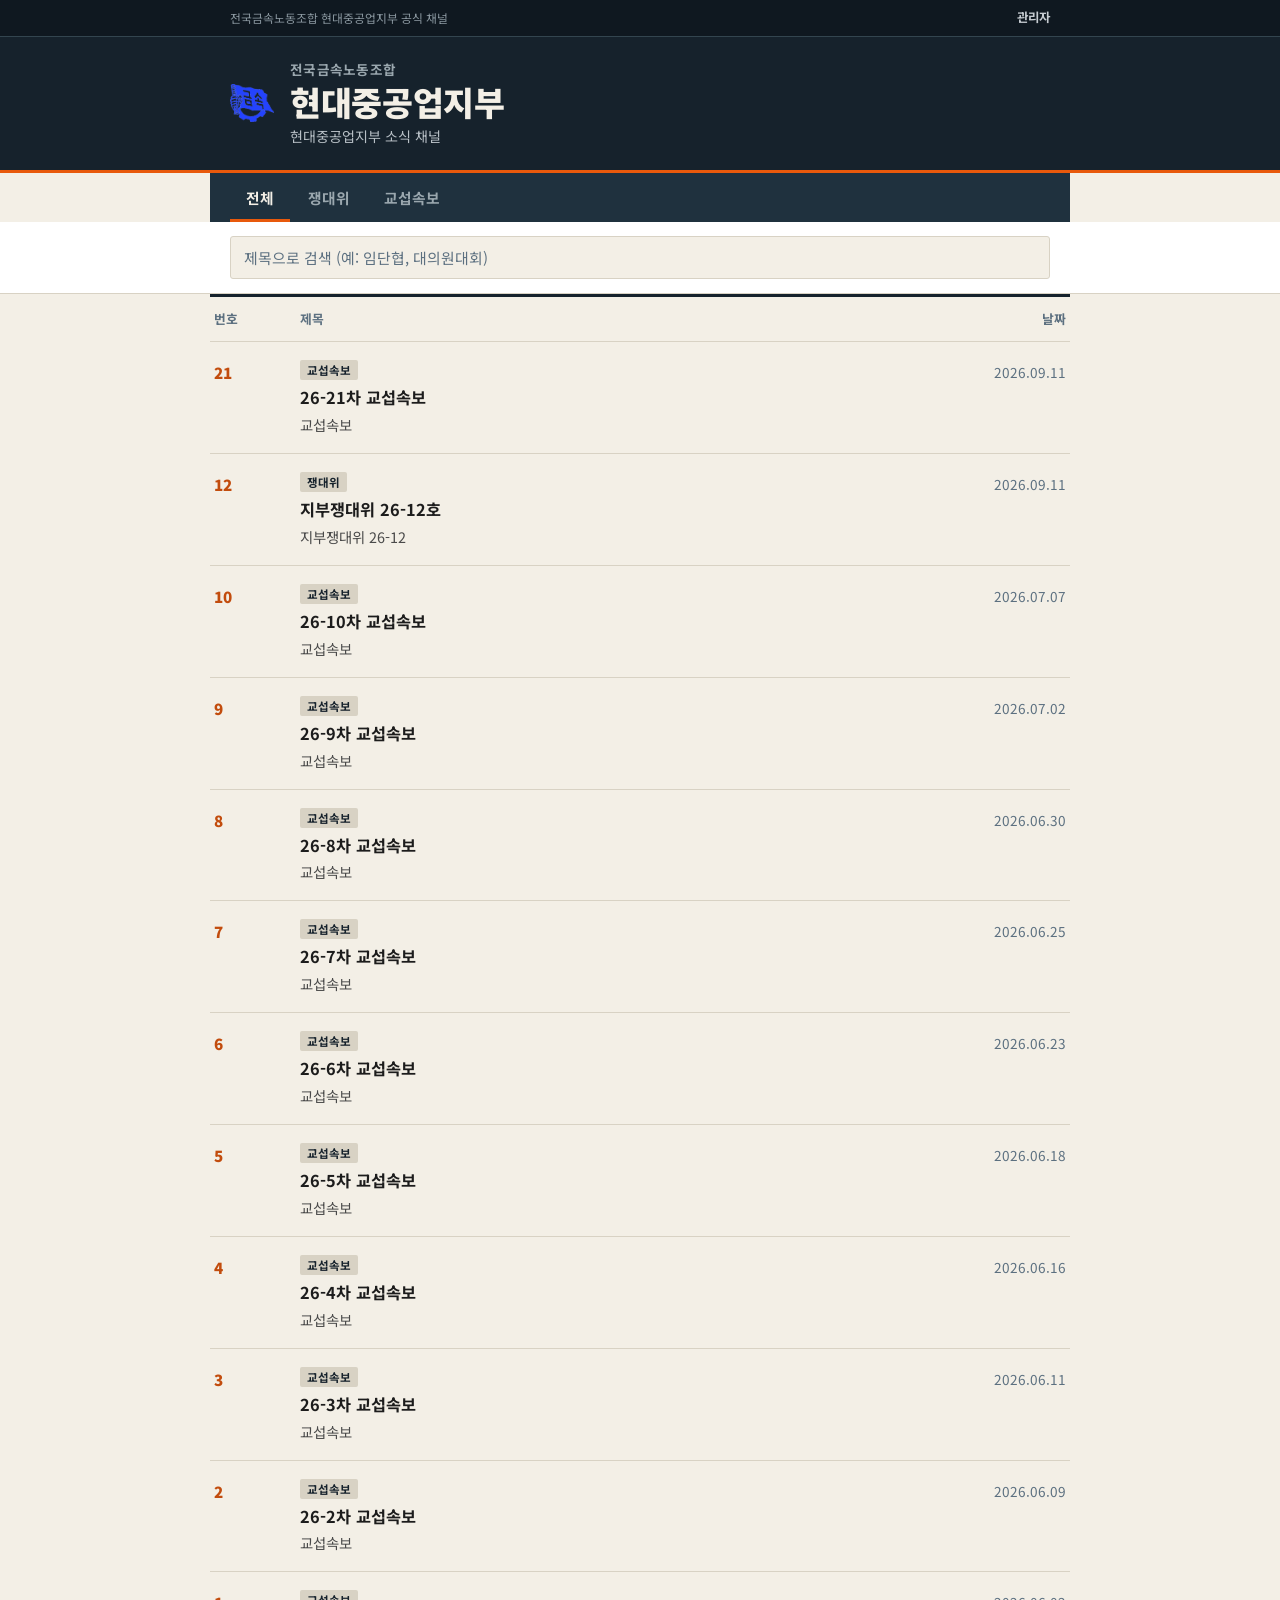
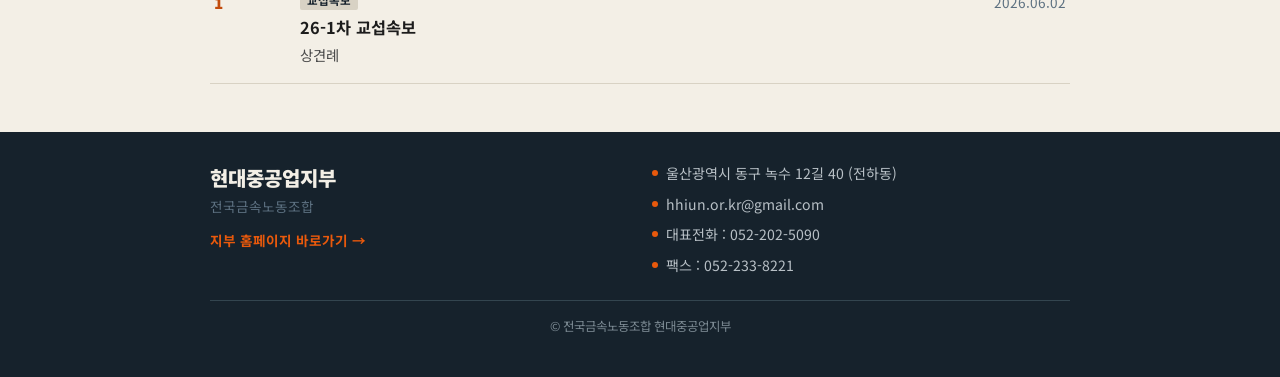
==== commit 9de95582: "Update index.html" ====
--- a/index.html
+++ b/index.html
@@ -21,16 +21,14 @@
     <div class="header-utility-inner">
       <span class="org-tag">전국금속노동조합 현대중공업지부 공식 채널</span>
       <div class="header-links">
-        <a href="brief.html">브리핑</a>
-        <span aria-hidden="true">|</span>
         <a href="admin.html">관리자</a>
       </div>
     </div>
   </div>
   <div class="header-inner">
-<div class="brand-mark" aria-hidden="true">
-  <img src="icons/metal-union-logo.png" alt="" width="44" height="38">
-</div>
+    <div class="brand-mark" aria-hidden="true">
+      <img src="icons/metal-union-logo.png" alt="" width="44" height="38">
+    </div>
     <div class="brand">
       <span class="brand-eyebrow">전국금속노동조합</span>
       <h1 class="brand-name">현대중공업지부</h1>
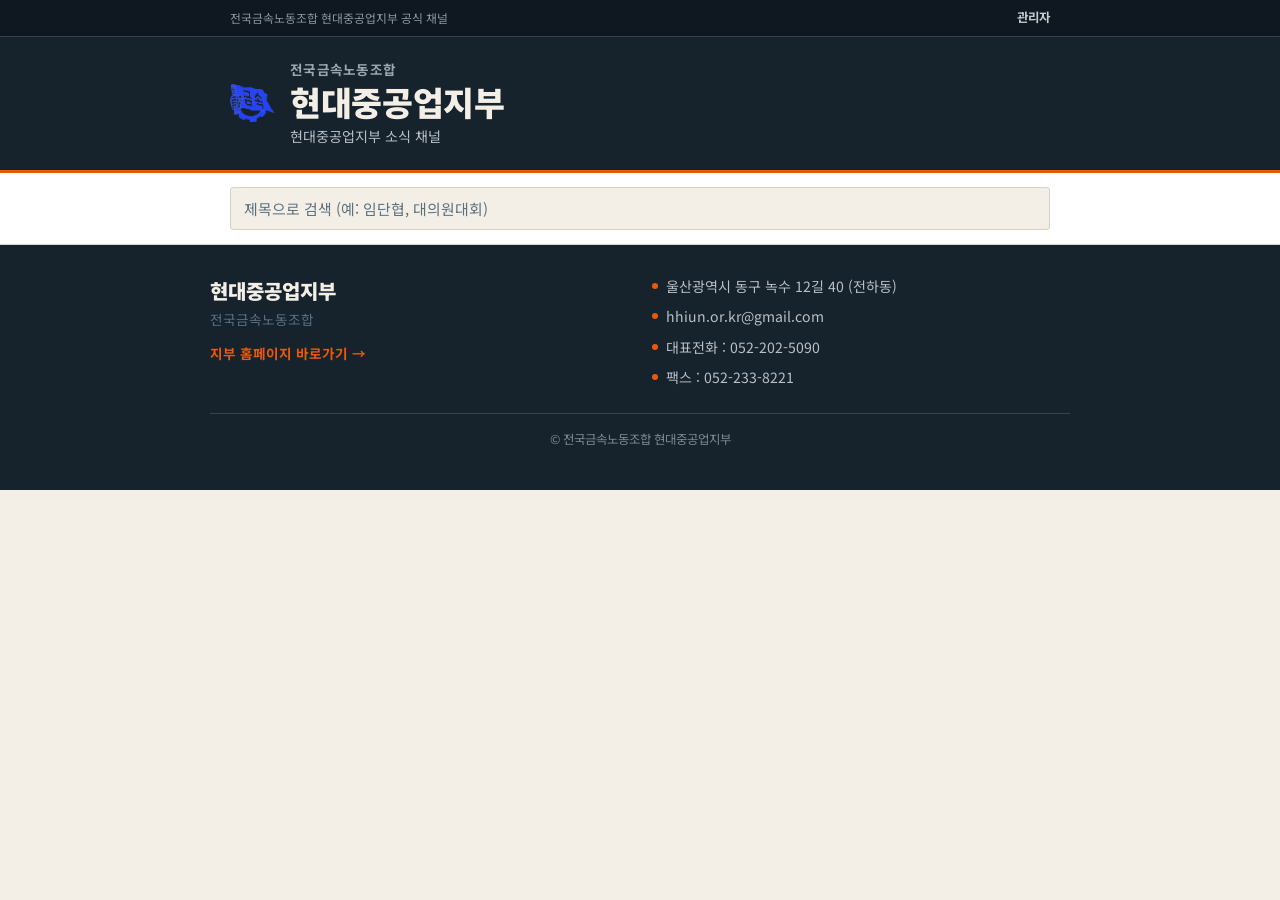
==== commit 9acf6468: "Update index.html" ====
--- a/index.html
+++ b/index.html
@@ -38,29 +38,17 @@
 </header>
 
 <main>
-  <nav class="board-tabs" id="boardTabs" role="tablist" aria-label="카테고리"></nav>
-
   <section class="board-toolbar">
     <div class="board-toolbar-inner">
       <label class="search-field">
         <span class="visually-hidden">간행물 검색</span>
         <input type="search" id="searchInput" placeholder="제목으로 검색 (예: 임단협, 대의원대회)">
       </label>
-      <div class="year-filters" id="yearFilters" role="group" aria-label="연도 필터" hidden></div>
     </div>
   </section>
 
-  <section class="board" aria-labelledby="boardHeading">
-    <div class="board-inner">
-      <h2 id="boardHeading" class="visually-hidden">간행물 목록</h2>
-      <div class="board-head-row" aria-hidden="true">
-        <span class="col-no">번호</span>
-        <span class="col-title">제목</span>
-        <span class="col-date">날짜</span>
-      </div>
-      <div id="pubList" class="board-list"></div>
-      <p id="emptyState" class="empty-state" hidden>검색 조건에 맞는 간행물이 없습니다.</p>
-    </div>
+  <section class="panels" aria-label="카테고리별 간행물">
+    <div class="panels-inner" id="panelsWrap"></div>
   </section>
 
   <section class="install-banner" id="installBanner" hidden>
--- a/css/style.css
+++ b/css/style.css
@@ -114,31 +114,47 @@
 /* ---------- Board tabs (official GNB style) ---------- */
 
 .board-tabs {
+  background: var(--navy);
+  display: grid;
+  grid-template-columns: repeat(auto-fit, minmax(140px, 1fr));
+  gap: 12px;
+  max-width: var(--max-w);
+  margin: 0 auto;
+  padding: 20px;
+}
+
+.board-tabs button {
   background: var(--navy-2);
-  display: flex;
-  gap: 2px;
-  max-width: var(--max-w);
-  margin: 0 auto;
-  padding: 0 20px;
-  overflow-x: auto;
-}
-
-.board-tabs button {
-  background: transparent;
-  border: none;
-  border-bottom: 3px solid transparent;
+  border: 1px solid var(--line-dark);
+  border-top: 4px solid var(--safety-dim);
+  color: var(--paper);
+  font-family: inherit;
+  font-size: 1.05rem;
+  font-weight: 900;
+  padding: 20px 14px;
+  cursor: pointer;
+  border-radius: 4px;
+  text-align: center;
+}
+
+.board-tabs button .tab-count {
+  display: block;
+  margin-top: 6px;
+  font-size: 0.78rem;
+  font-weight: 500;
   color: #9AA7AE;
-  font-family: inherit;
-  font-size: 0.92rem;
-  font-weight: 700;
-  padding: 14px 16px 11px;
-  cursor: pointer;
-  white-space: nowrap;
 }
 
 .board-tabs button[aria-selected="true"] {
-  color: var(--paper);
-  border-bottom-color: var(--safety);
+  background: var(--safety);
+  border-top-color: var(--safety);
+  border-color: var(--safety);
+  color: #fff;
+}
+.board-tabs button[aria-selected="true"] .tab-count { color: rgba(255,255,255,0.85); }
+
+@media (max-width: 560px) {
+  .board-tabs { grid-template-columns: 1fr 1fr; }
 }
 
 /* ---------- Toolbar ---------- */
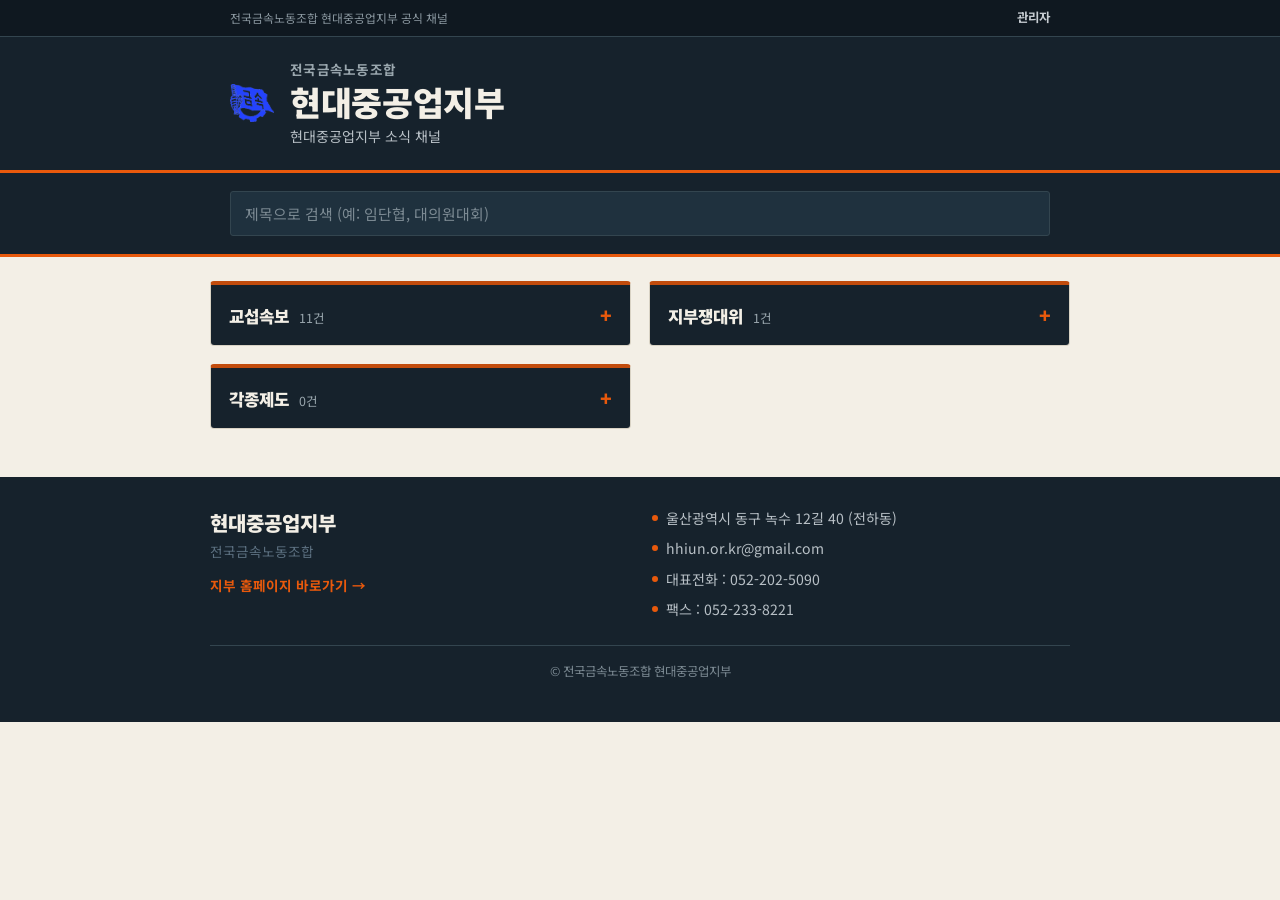
==== commit 508815ca: "Update index.html" ====
--- a/index.html
+++ b/index.html
@@ -49,6 +49,7 @@
 
   <section class="panels" aria-label="카테고리별 간행물">
     <div class="panels-inner" id="panelsWrap"></div>
+<p id="emptyState" class="empty-state" hidden>검색 조건에 맞는 간행물이 없습니다.</p>
   </section>
 
   <section class="install-banner" id="installBanner" hidden>
--- a/css/style.css
+++ b/css/style.css
@@ -111,206 +111,142 @@
   font-size: 0.88rem;
 }
 
-/* ---------- Board tabs (official GNB style) ---------- */
-
-.board-tabs {
+/* ---------- Toolbar ---------- */
+
+.board-toolbar {
   background: var(--navy);
-  display: grid;
-  grid-template-columns: repeat(auto-fit, minmax(140px, 1fr));
-  gap: 12px;
-  max-width: var(--max-w);
-  margin: 0 auto;
-  padding: 20px;
-}
-
-.board-tabs button {
-  background: var(--navy-2);
-  border: 1px solid var(--line-dark);
-  border-top: 4px solid var(--safety-dim);
-  color: var(--paper);
-  font-family: inherit;
-  font-size: 1.05rem;
-  font-weight: 900;
-  padding: 20px 14px;
-  cursor: pointer;
-  border-radius: 4px;
-  text-align: center;
-}
-
-.board-tabs button .tab-count {
-  display: block;
-  margin-top: 6px;
-  font-size: 0.78rem;
-  font-weight: 500;
-  color: #9AA7AE;
-}
-
-.board-tabs button[aria-selected="true"] {
-  background: var(--safety);
-  border-top-color: var(--safety);
-  border-color: var(--safety);
-  color: #fff;
-}
-.board-tabs button[aria-selected="true"] .tab-count { color: rgba(255,255,255,0.85); }
-
-@media (max-width: 560px) {
-  .board-tabs { grid-template-columns: 1fr 1fr; }
-}
-
-/* ---------- Toolbar ---------- */
-
-.board-toolbar {
-  background: #fff;
-  border-bottom: 1px solid var(--line);
+  border-bottom: 3px solid var(--safety);
 }
 
 .board-toolbar-inner {
   max-width: var(--max-w);
   margin: 0 auto;
-  padding: 14px 20px;
-  display: flex;
-  flex-wrap: wrap;
-  gap: 10px;
-  align-items: center;
-}
-
-.search-field { flex: 1 1 220px; }
+  padding: 18px 20px;
+}
 
 .search-field input {
   width: 100%;
-  padding: 10px 13px;
-  border: 1px solid var(--line);
-  background: var(--paper);
-  color: var(--ink);
+  padding: 11px 14px;
+  border: 1px solid var(--line-dark);
+  background: var(--navy-2);
+  color: var(--paper);
   border-radius: 3px;
   font-family: inherit;
   font-size: 0.93rem;
 }
 
-.search-field input::placeholder { color: var(--steel); }
+.search-field input::placeholder { color: #7C8A93; }
 
 .search-field input:focus {
   outline: 2px solid var(--safety);
   outline-offset: 1px;
 }
 
-.year-filters {
-  display: flex;
-  gap: 6px;
-  flex-wrap: wrap;
-}
-
-.year-filters[hidden] { display: none; }
-
-.year-filters button {
-  padding: 7px 12px;
-  border-radius: 3px;
+/* ---------- Category panels (큰 박스 안에 목록) ---------- */
+
+.panels { padding: 24px 20px 48px; }
+
+.panels-inner {
+  max-width: var(--max-w);
+  margin: 0 auto;
+  display: grid;
+  grid-template-columns: repeat(auto-fit, minmax(280px, 1fr));
+  gap: 18px;
+  align-items: start;
+}
+
+.panel {
+  background: #fff;
   border: 1px solid var(--line);
-  background: #fff;
-  color: var(--steel);
+  border-top: 4px solid var(--safety-dim);
+  border-radius: 4px;
+  overflow: hidden;
+}
+
+.panel-head {
+  width: 100%;
+  background: var(--navy);
+  border: none;
+  padding: 16px 18px;
+  display: flex;
+  align-items: baseline;
+  justify-content: space-between;
+  cursor: pointer;
   font-family: inherit;
-  font-size: 0.8rem;
-  cursor: pointer;
-}
-
-.year-filters button[aria-pressed="true"] {
-  background: var(--navy);
-  border-color: var(--navy);
-  color: var(--paper);
-  font-weight: 700;
-}
-
-/* ---------- Board (official bulletin table) ---------- */
-
-.board { padding: 0 20px 48px; }
-
-.board-inner {
-  max-width: var(--max-w);
-  margin: 0 auto;
-}
-
-.board-head-row {
-  display: grid;
-  grid-template-columns: 70px 1fr 110px;
-  gap: 16px;
-  padding: 12px 4px;
-  border-top: 3px solid var(--navy);
-  border-bottom: 1px solid var(--line);
-  font-size: 0.8rem;
-  font-weight: 700;
-  color: var(--steel);
-}
-.board-head-row .col-title { text-align: left; }
-.board-head-row .col-date { text-align: right; }
-
-.board-list { }
-
-.board-row {
-  display: grid;
-  grid-template-columns: 70px 1fr 110px;
-  gap: 16px;
-  align-items: start;
+}
+
+.panel-head::after {
+  content: "+";
+  color: var(--safety);
+  font-size: 1.2rem;
+  font-weight: 900;
+  margin-left: 8px;
+}
+
+.panel-open .panel-head::after { content: "−"; }
+
+.panel-head h2 {
+  margin: 0;
+  font-size: 1.05rem;
+  font-weight: 900;
+  color: var(--paper);
+}
+
+.panel-count {
+  font-size: 0.78rem;
+  color: #9AA7AE;
+  margin-right: auto;
+  margin-left: 10px;
+}
+
+.panel-list {
+  max-height: 480px;
+  overflow-y: auto;
+}
+
+.panel-row {
+  display: block;
   width: 100%;
-  padding: 18px 4px;
+  padding: 14px 18px;
   border: none;
   border-bottom: 1px solid var(--line);
   background: transparent;
-  text-decoration: none;
-  color: inherit;
-  font-family: inherit;
   text-align: left;
   cursor: pointer;
-}
-
-.board-row:hover { background: rgba(232, 89, 12, 0.05); }
-
-.row-no {
-  font-weight: 900;
+  font-family: inherit;
+}
+
+.panel-row:last-child { border-bottom: none; }
+.panel-row:hover { background: rgba(232, 89, 12, 0.06); }
+
+.panel-row-top {
+  display: flex;
+  justify-content: space-between;
+  gap: 10px;
+  font-size: 0.75rem;
+  color: var(--steel);
+  margin-bottom: 4px;
+}
+
+.panel-row h3 {
+  margin: 0 0 3px;
   font-size: 0.95rem;
-  color: var(--safety-dim);
-  padding-top: 1px;
-}
-
-.row-body h3 {
-  margin: 0 0 5px;
-  font-size: 1.02rem;
-  font-weight: 700;
+  font-weight: 700;
+  color: var(--ink);
   line-height: 1.4;
 }
 
-.row-tags {
-  display: inline-flex;
-  gap: 6px;
-  margin-bottom: 6px;
-}
-.row-tag {
-  font-size: 0.72rem;
-  font-weight: 700;
-  color: var(--navy);
-  background: var(--line);
-  padding: 2px 7px;
-  border-radius: 2px;
-}
-
-.row-summary {
+.panel-row p {
   margin: 0;
-  font-size: 0.9rem;
+  font-size: 0.85rem;
   color: #4A4A4A;
 }
 
-.row-meta-mobile {
-  display: none;
-  font-size: 0.78rem;
+.panel-empty {
+  padding: 28px 18px;
   color: var(--steel);
-  margin-top: 6px;
-}
-
-.row-date {
-  text-align: right;
-  font-size: 0.85rem;
-  color: var(--steel);
-  padding-top: 2px;
-  white-space: nowrap;
+  font-size: 0.88rem;
+  text-align: center;
 }
 
 .empty-state {
@@ -319,14 +255,6 @@
   text-align: center;
 }
 
-@media (max-width: 560px) {
-  .board-head-row { display: none; }
-  .board-row {
-    grid-template-columns: 44px 1fr;
-  }
-  .row-date { display: none; }
-  .row-meta-mobile { display: block; }
-}
 
 /* ---------- Install banner ---------- */
 
